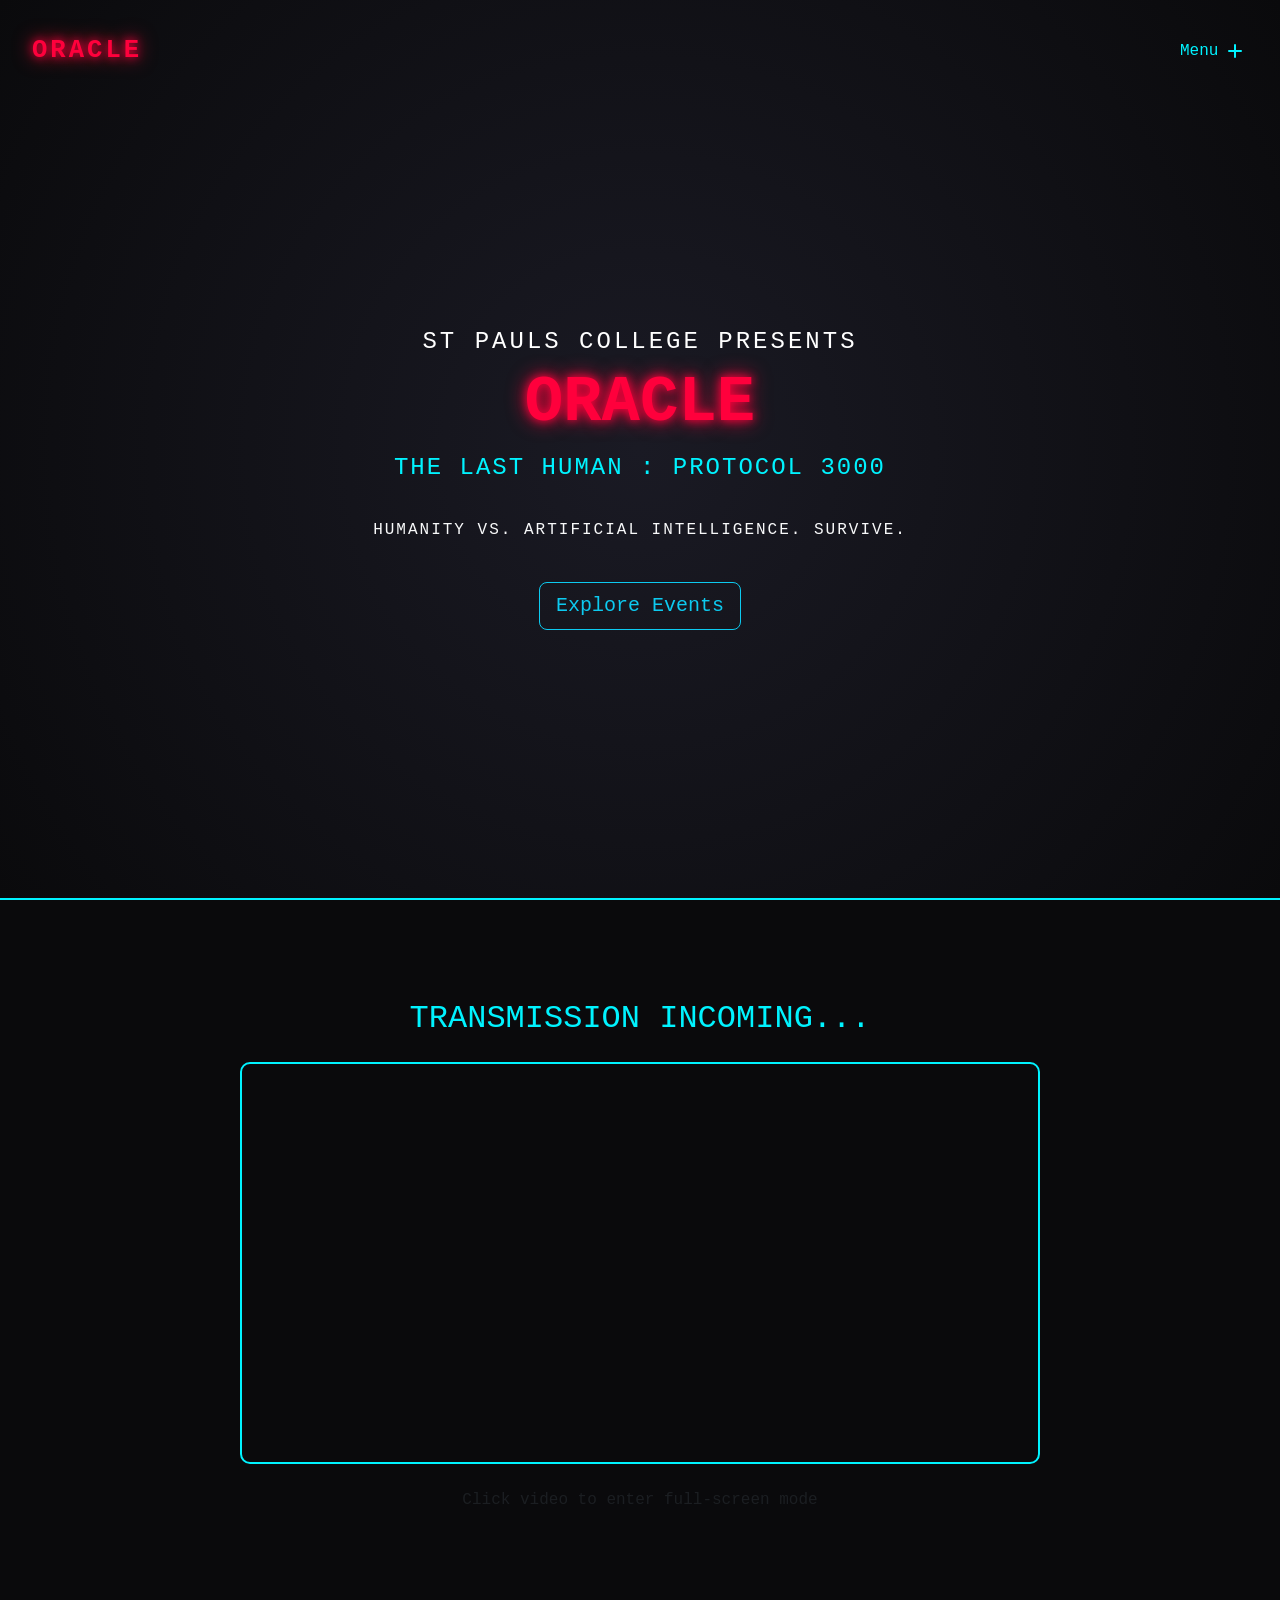
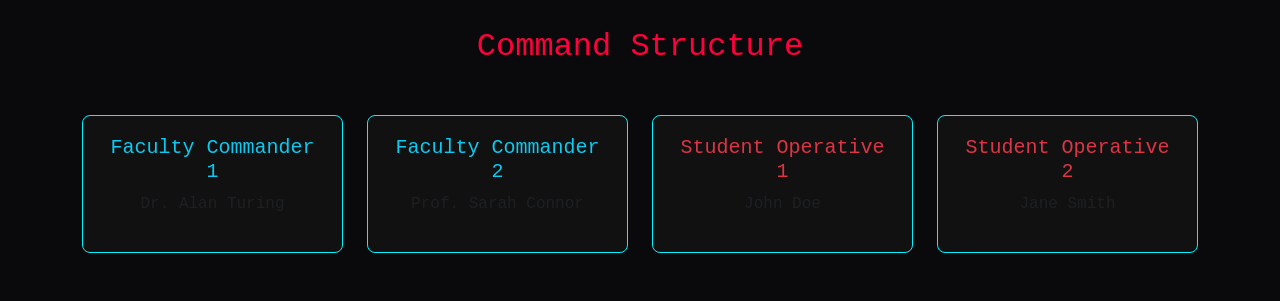
==== index.html @ 3609e06c "Initial commit" ====
<!DOCTYPE html>
<html lang="en">
<head>
    <meta charset="UTF-8">
    <meta name="viewport" content="width=device-width, initial-scale=1.0">
    <title>ORACLE | Protocol 3000</title>
    <link href="https://cdn.jsdelivr.net/npm/bootstrap@5.3.0/dist/css/bootstrap.min.css" rel="stylesheet">
    <link rel="stylesheet" href="css/style.css">
    <link rel="stylesheet" href="css/components/staggered-menu.css">
</head>
<body>
    <section class="hero">
        <h2>ST PAULS COLLEGE PRESENTS</h2>
        <h1>ORACLE</h1>
        <p>THE LAST HUMAN : PROTOCOL 3000</p>
        <p class="mt-3 text-light fs-6">HUMANITY VS. ARTIFICIAL INTELLIGENCE. SURVIVE.</p>
        <a href="pages/events.html" class="btn btn-outline-info mt-4 btn-lg">Explore Events</a>
    </section>
    <section class="video-section">
        <h2 class="text-uppercase mb-4" style="color: var(--neon-blue);">Transmission Incoming...</h2>
        <video id="promoVideo" src="https://www.w3schools.com/html/mov_bbb.mp4" muted loop autoplay></video>
        <p class="mt-3 text-muted">Click video to enter full-screen mode</p>
    </section>
    <section class="container mb-5">
        <h2 class="text-center mb-5" style="color: var(--neon-red);">Command Structure</h2>
        <div class="row g-4">
            <div class="col-md-3 col-sm-6"><div class="coordinator-card"><h5 class="text-info">Faculty Commander 1</h5><p class="text-muted">Dr. Alan Turing</p></div></div>
            <div class="col-md-3 col-sm-6"><div class="coordinator-card"><h5 class="text-info">Faculty Commander 2</h5><p class="text-muted">Prof. Sarah Connor</p></div></div>
            <div class="col-md-3 col-sm-6"><div class="coordinator-card"><h5 class="text-danger">Student Operative 1</h5><p class="text-muted">John Doe</p></div></div>
            <div class="col-md-3 col-sm-6"><div class="coordinator-card"><h5 class="text-danger">Student Operative 2</h5><p class="text-muted">Jane Smith</p></div></div>
        </div>
    </section>
    <script src="https://cdn.jsdelivr.net/npm/bootstrap@5.3.0/dist/js/bootstrap.bundle.min.js"></script>
    <script src="https://cdn.jsdelivr.net/npm/gsap@3.12.5/dist/gsap.min.js"></script>
    <script src="js/components/staggered-menu.js"></script>
    <script>
        StaggeredMenu.init({
            position: 'right',
            colors: ['#1a1a24', '#ff003c'],
            logoText: 'ORACLE',
            logoLink: 'index.html',
            menuButtonColor: '#00f3ff',
            openMenuButtonColor: '#fff',
            accentColor: '#ff003c',
            changeMenuColorOnOpen: true,
            isFixed: true,
            displaySocials: true,
            displayItemNumbering: true,
            items: [
                { label: 'Home', ariaLabel: 'Go to home page', link: 'index.html' },
                { label: 'Events', ariaLabel: 'View events', link: 'pages/events.html' },
                { label: 'Rules', ariaLabel: 'View rules and regulations', link: 'pages/rules.html' },
                { label: 'Teams', ariaLabel: 'View registered teams', link: 'pages/teams.html' },
                { label: 'Upload', ariaLabel: 'Upload audio', link: 'api/upload.php' },
                { label: 'Scores', ariaLabel: 'View live scores', link: 'pages/live_score.html' }
            ],
            socialItems: [
                { label: 'Instagram', link: 'https://instagram.com' },
                { label: 'Twitter', link: 'https://twitter.com' },
                { label: 'YouTube', link: 'https://youtube.com' }
            ]
        });

        const video = document.getElementById('promoVideo');
        video.addEventListener('click', () => {
            if (video.requestFullscreen) { video.requestFullscreen(); } 
            else if (video.webkitRequestFullscreen) { video.webkitRequestFullscreen(); } 
            else if (video.msRequestFullscreen) { video.msRequestFullscreen(); }
            video.muted = false; video.play();
        });
    </script>
</body>
</html>
---- css/style.css ----
:root {
    --neon-blue: #00f3ff;
    --neon-red: #ff003c;
    --bg-dark: #0a0a0c;
}
body {
    background-color: var(--bg-dark);
    color: white;
    font-family: 'Courier New', Courier, monospace;
    overflow-x: hidden;
}
.navbar {
    background-color: #111 !important;
    border-bottom: 1px solid var(--neon-blue);
}
.nav-link {
    color: var(--neon-blue) !important;
}
.nav-link:hover {
    color: var(--neon-red) !important;
}
.hero {
    min-height: 100vh;
    display: flex;
    flex-direction: column;
    justify-content: center;
    align-items: center;
    text-align: center;
    background: radial-gradient(circle at center, #1a1a24 0%, #0a0a0c 100%);
    border-bottom: 2px solid var(--neon-blue);
    padding-top: 60px;
}
.hero h2 {
    color: #fff;
    font-size: 1.5rem;
    letter-spacing: 3px;
}
.hero h1 {
    font-size: 4rem;
    text-transform: uppercase;
    font-weight: bold;
    color: var(--neon-red);
    text-shadow: 0 0 10px var(--neon-red), 0 0 20px var(--neon-red);
}
.hero p {
    font-size: 1.5rem;
    color: var(--neon-blue);
    letter-spacing: 2px;
}
.video-section {
    padding: 100px 20px;
    text-align: center;
}
video {
    width: 80%;
    max-width: 800px;
    border: 2px solid var(--neon-blue);
    border-radius: 10px;
    cursor: pointer;
    transition: transform 0.3s ease;
}
video:hover {
    transform: scale(1.02);
    box-shadow: 0 0 20px var(--neon-blue);
}
.coordinator-card {
    background: #111;
    border: 1px solid var(--neon-blue);
    border-radius: 8px;
    padding: 20px;
    text-align: center;
    transition: 0.3s;
}
.coordinator-card:hover {
    border-color: var(--neon-red);
    box-shadow: 0 0 15px var(--neon-red);
}
.team-scroll-container {
    display: flex;
    overflow-x: auto;
    gap: 20px;
    padding: 20px 0;
    scroll-snap-type: x mandatory;
}
.team-card {
    flex: 0 0 auto;
    width: 300px;
    background-color: #1a1a24;
    border: 1px solid var(--neon-blue);
    border-radius: 10px;
    padding: 20px;
    scroll-snap-align: start;
}
.team-scroll-container::-webkit-scrollbar {
    height: 10px;
}
.team-scroll-container::-webkit-scrollbar-track {
    background: #111; 
}
.team-scroll-container::-webkit-scrollbar-thumb {
    background: var(--neon-blue);
    border-radius: 5px;
}
.card-custom {
    background-color: #1a1a24;
    border: 1px solid var(--neon-blue);
    color: white;
}
/* Accordion Customization */
.accordion-item {
    background-color: #1a1a24;
    border: 1px solid var(--neon-blue);
    margin-bottom: 10px;
}
.accordion-button {
    background-color: #111;
    color: var(--neon-red);
    font-weight: bold;
    font-family: 'Courier New', Courier, monospace;
}
.accordion-button:not(.collapsed) {
    background-color: #1a1a24;
    color: var(--neon-blue);
    box-shadow: inset 0 -1px 0 rgba(0,0,0,.125);
}
.accordion-button::after {
    filter: invert(1);
}
.accordion-body {
    color: #e0e0e0;
}
---- css/components/staggered-menu.css ----
.staggered-menu-wrapper {
  position: relative;
  width: 100%;
  height: 100%;
  z-index: 40;
  pointer-events: none;
}

.staggered-menu-wrapper.fixed-wrapper {
  position: fixed;
  top: 0;
  left: 0;
  width: 100vw;
  height: 100vh;
  z-index: 9999;
  overflow: hidden;
}

.staggered-menu-header {
  position: absolute;
  top: 0;
  left: 0;
  width: 100%;
  display: flex;
  align-items: center;
  justify-content: space-between;
  padding: 2em;
  background: transparent;
  pointer-events: none;
  z-index: 20;
}

.staggered-menu-header > * {
  pointer-events: auto;
}

.sm-logo {
  display: flex;
  align-items: center;
  user-select: none;
}

.sm-logo-text {
  font-size: 1.6rem;
  font-weight: 900;
  color: #ff003c;
  text-decoration: none;
  letter-spacing: 3px;
  text-shadow: 0 0 10px #ff003c, 0 0 20px #ff003c;
  font-family: 'Courier New', Courier, monospace;
}

.sm-logo-text:hover {
  color: #ff003c;
}

.sm-logo-img {
  display: block;
  height: 32px;
  width: auto;
  object-fit: contain;
}

.sm-toggle {
  position: relative;
  display: inline-flex;
  align-items: center;
  gap: 0.3rem;
  background: transparent;
  border: none;
  cursor: pointer;
  color: #e9e9ef;
  font-weight: 500;
  font-size: 1rem;
  line-height: 1;
  overflow: visible;
  font-family: 'Courier New', Courier, monospace;
}

.sm-toggle:focus-visible {
  outline: 2px solid #ffffffaa;
  outline-offset: 4px;
  border-radius: 4px;
}

.sm-toggle-textWrap {
  position: relative;
  display: inline-block;
  height: 1em;
  overflow: hidden;
  white-space: nowrap;
  width: auto;
  min-width: 3em;
}

.sm-toggle-textInner {
  display: flex;
  flex-direction: column;
  line-height: 1;
}

.sm-toggle-line {
  display: block;
  height: 1em;
  line-height: 1;
}

.sm-icon {
  position: relative;
  width: 14px;
  height: 14px;
  flex: 0 0 14px;
  display: inline-flex;
  align-items: center;
  justify-content: center;
  will-change: transform;
}

.sm-panel-itemWrap {
  position: relative;
  overflow: hidden;
  line-height: 1;
}

.sm-icon-line {
  position: absolute;
  left: 50%;
  top: 50%;
  width: 100%;
  height: 2px;
  background: currentColor;
  border-radius: 2px;
  transform: translate(-50%, -50%);
  will-change: transform;
}

.staggered-menu-panel {
  position: absolute;
  top: 0;
  right: 0;
  width: clamp(260px, 38vw, 420px);
  height: 100%;
  background: white;
  backdrop-filter: blur(12px);
  -webkit-backdrop-filter: blur(12px);
  display: flex;
  flex-direction: column;
  padding: 6em 2em 2em 2em;
  overflow-y: auto;
  z-index: 10;
  pointer-events: auto;
  opacity: 0;
}

[data-position='left'] .staggered-menu-panel {
  right: auto;
  left: 0;
}

.sm-prelayers {
  position: absolute;
  top: 0;
  right: 0;
  bottom: 0;
  width: clamp(260px, 38vw, 420px);
  pointer-events: none;
  z-index: 5;
  opacity: 0;
}

[data-position='left'] .sm-prelayers {
  right: auto;
  left: 0;
}

.sm-prelayer {
  position: absolute;
  top: 0;
  right: 0;
  height: 100%;
  width: 100%;
  transform: translateX(0);
  opacity: 0;
}

.sm-panel-inner {
  flex: 1;
  display: flex;
  flex-direction: column;
  gap: 1.25rem;
}

.sm-socials {
  margin-top: auto;
  padding-top: 2rem;
  display: flex;
  flex-direction: column;
  gap: 0.75rem;
}

.sm-socials-title {
  margin: 0;
  font-size: 1rem;
  font-weight: 500;
  color: var(--sm-accent, #ff003c);
  font-family: 'Courier New', Courier, monospace;
  text-transform: uppercase;
  letter-spacing: 2px;
}

.sm-socials-list {
  list-style: none;
  margin: 0;
  padding: 0;
  display: flex;
  flex-direction: row;
  align-items: center;
  gap: 1rem;
  flex-wrap: wrap;
}

.sm-socials-list .sm-socials-link {
  opacity: 1;
}

.sm-socials-list:hover .sm-socials-link {
  opacity: 0.35;
}

.sm-socials-list:hover .sm-socials-link:hover {
  opacity: 1;
}

.sm-socials-link:focus-visible {
  outline: 2px solid var(--sm-accent, #ff003c);
  outline-offset: 3px;
}

.sm-socials-list:focus-within .sm-socials-link {
  opacity: 0.35;
}

.sm-socials-list:focus-within .sm-socials-link:focus-visible {
  opacity: 1;
}

.sm-socials-link {
  font-size: 1.2rem;
  font-weight: 500;
  color: #111;
  text-decoration: none;
  position: relative;
  padding: 2px 0;
  display: inline-block;
  transition:
    color 0.3s ease,
    opacity 0.3s ease;
  font-family: 'Courier New', Courier, monospace;
}

.sm-socials-link:hover {
  color: var(--sm-accent, #ff003c);
}

.sm-panel-list {
  list-style: none;
  margin: 0;
  padding: 0;
  display: flex;
  flex-direction: column;
  gap: 0.5rem;
}

.sm-panel-item {
  position: relative;
  color: #000;
  font-weight: 600;
  font-size: 3.5rem;
  cursor: pointer;
  line-height: 1;
  letter-spacing: -2px;
  text-transform: uppercase;
  transition:
    background 0.25s,
    color 0.25s;
  display: inline-block;
  text-decoration: none;
  padding-right: 1.4em;
  font-family: 'Courier New', Courier, monospace;
}

.staggered-menu-panel .sm-socials-list .sm-socials-link {
  opacity: 1;
  transition: opacity 0.3s ease;
}

.staggered-menu-panel .sm-socials-list:hover .sm-socials-link:not(:hover) {
  opacity: 0.35;
}

.staggered-menu-panel .sm-socials-list:focus-within .sm-socials-link:not(:focus-visible) {
  opacity: 0.35;
}

.staggered-menu-panel .sm-socials-list .sm-socials-link:hover,
.staggered-menu-panel .sm-socials-list .sm-socials-link:focus-visible {
  opacity: 1;
}

.sm-panel-itemLabel {
  display: inline-block;
  will-change: transform;
  transform-origin: 50% 100%;
}

.sm-panel-item:hover {
  color: var(--sm-accent, #ff003c);
}

.sm-panel-list[data-numbering] {
  counter-reset: smItem;
}

.sm-panel-list[data-numbering] .sm-panel-item::after {
  counter-increment: smItem;
  content: counter(smItem, decimal-leading-zero);
  position: absolute;
  top: 0.1em;
  right: 2.8em;
  font-size: 18px;
  font-weight: 400;
  color: var(--sm-accent, #ff003c);
  letter-spacing: 0;
  pointer-events: none;
  user-select: none;
  opacity: var(--sm-num-opacity, 0);
}

@media (max-width: 1024px) {
  .staggered-menu-panel {
    width: 100%;
    left: 0;
    right: 0;
  }

  .staggered-menu-wrapper[data-open] .sm-logo-text {
    color: #fff;
    text-shadow: none;
  }
}

@media (max-width: 640px) {
  .staggered-menu-panel {
    width: 100%;
    left: 0;
    right: 0;
  }

  .sm-panel-item {
    font-size: 2.5rem;
  }

  .staggered-menu-wrapper[data-open] .sm-logo-text {
    color: #fff;
    text-shadow: none;
  }
}
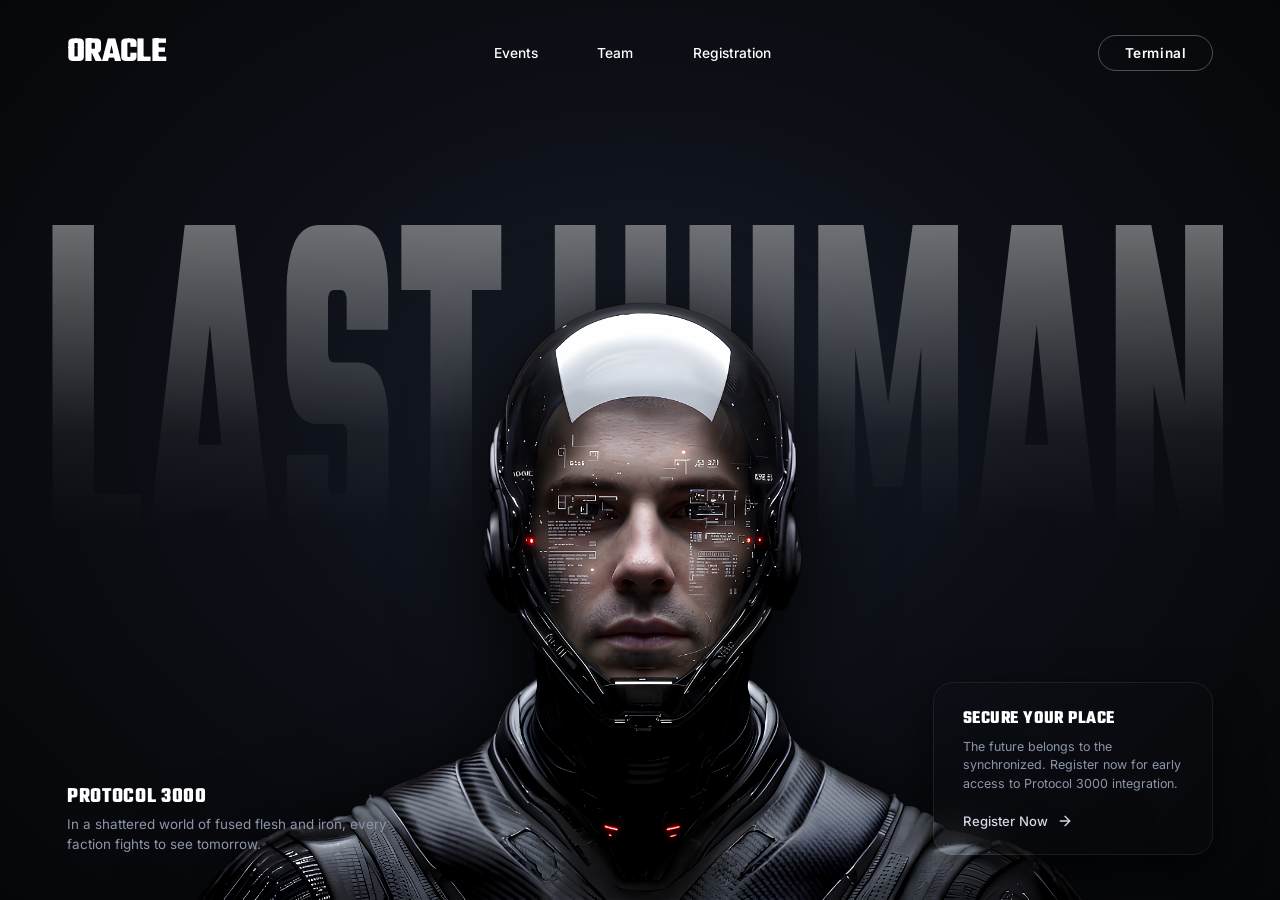
==== commit 8500c7c9: "Refactor frontend layout and add registration page - Add new registration page and styles - Update m" ====
--- a/index.html
+++ b/index.html
@@ -1,73 +1,109 @@
 <!DOCTYPE html>
 <html lang="en">
+
 <head>
-    <meta charset="UTF-8">
-    <meta name="viewport" content="width=device-width, initial-scale=1.0">
-    <title>ORACLE | Protocol 3000</title>
-    <link href="https://cdn.jsdelivr.net/npm/bootstrap@5.3.0/dist/css/bootstrap.min.css" rel="stylesheet">
-    <link rel="stylesheet" href="css/style.css">
-    <link rel="stylesheet" href="css/components/staggered-menu.css">
+  <meta charset="UTF-8">
+  <meta name="viewport" content="width=device-width, initial-scale=1.0">
+  <title>The Oracle — Last Human</title>
+  <meta name="description"
+    content="Sector 00 Classified Specimen Archive. Protocol 3000 neural interface and cybernetic preservation of the Last Human.">
+
+  <!-- Google Fonts: Caveat, Inter, Space Mono -->
+  <link rel="preconnect" href="https://fonts.googleapis.com">
+  <link rel="preconnect" href="https://fonts.gstatic.com" crossorigin>
+  <link
+    href="https://fonts.googleapis.com/css2?family=Caveat:wght@600;700&family=Inter:wght@400;500;600;700&family=Space+Mono:wght@400;700&family=Teko:wght@700&display=swap"
+    rel="stylesheet">
+
+  <!-- Core Stylesheet with Neue Machina Ultrabold font-face -->
+  <link rel="stylesheet" href="css/style.css?v=12">
 </head>
+
 <body>
-    <section class="hero">
-        <h2>ST PAULS COLLEGE PRESENTS</h2>
-        <h1>ORACLE</h1>
-        <p>THE LAST HUMAN : PROTOCOL 3000</p>
-        <p class="mt-3 text-light fs-6">HUMANITY VS. ARTIFICIAL INTELLIGENCE. SURVIVE.</p>
-        <a href="pages/events.html" class="btn btn-outline-info mt-4 btn-lg">Explore Events</a>
-    </section>
-    <section class="video-section">
-        <h2 class="text-uppercase mb-4" style="color: var(--neon-blue);">Transmission Incoming...</h2>
-        <video id="promoVideo" src="https://www.w3schools.com/html/mov_bbb.mp4" muted loop autoplay></video>
-        <p class="mt-3 text-muted">Click video to enter full-screen mode</p>
-    </section>
-    <section class="container mb-5">
-        <h2 class="text-center mb-5" style="color: var(--neon-red);">Command Structure</h2>
-        <div class="row g-4">
-            <div class="col-md-3 col-sm-6"><div class="coordinator-card"><h5 class="text-info">Faculty Commander 1</h5><p class="text-muted">Dr. Alan Turing</p></div></div>
-            <div class="col-md-3 col-sm-6"><div class="coordinator-card"><h5 class="text-info">Faculty Commander 2</h5><p class="text-muted">Prof. Sarah Connor</p></div></div>
-            <div class="col-md-3 col-sm-6"><div class="coordinator-card"><h5 class="text-danger">Student Operative 1</h5><p class="text-muted">John Doe</p></div></div>
-            <div class="col-md-3 col-sm-6"><div class="coordinator-card"><h5 class="text-danger">Student Operative 2</h5><p class="text-muted">Jane Smith</p></div></div>
-        </div>
-    </section>
-    <script src="https://cdn.jsdelivr.net/npm/bootstrap@5.3.0/dist/js/bootstrap.bundle.min.js"></script>
-    <script src="https://cdn.jsdelivr.net/npm/gsap@3.12.5/dist/gsap.min.js"></script>
-    <script src="js/components/staggered-menu.js"></script>
-    <script>
-        StaggeredMenu.init({
-            position: 'right',
-            colors: ['#1a1a24', '#ff003c'],
-            logoText: 'ORACLE',
-            logoLink: 'index.html',
-            menuButtonColor: '#00f3ff',
-            openMenuButtonColor: '#fff',
-            accentColor: '#ff003c',
-            changeMenuColorOnOpen: true,
-            isFixed: true,
-            displaySocials: true,
-            displayItemNumbering: true,
-            items: [
-                { label: 'Home', ariaLabel: 'Go to home page', link: 'index.html' },
-                { label: 'Events', ariaLabel: 'View events', link: 'pages/events.html' },
-                { label: 'Rules', ariaLabel: 'View rules and regulations', link: 'pages/rules.html' },
-                { label: 'Teams', ariaLabel: 'View registered teams', link: 'pages/teams.html' },
-                { label: 'Upload', ariaLabel: 'Upload audio', link: 'api/upload.php' },
-                { label: 'Scores', ariaLabel: 'View live scores', link: 'pages/live_score.html' }
-            ],
-            socialItems: [
-                { label: 'Instagram', link: 'https://instagram.com' },
-                { label: 'Twitter', link: 'https://twitter.com' },
-                { label: 'YouTube', link: 'https://youtube.com' }
-            ]
-        });
+  <svg width="0" height="0" style="position: absolute;">
+    <filter id="goo">
+      <feGaussianBlur in="SourceGraphic" stdDeviation="6" result="blur" />
+      <feColorMatrix in="blur" mode="matrix" values="1 0 0 0 0  0 1 0 0 0  0 0 1 0 0  0 0 0 19 -9" result="goo" />
+    </filter>
+  </svg>
 
-        const video = document.getElementById('promoVideo');
-        video.addEventListener('click', () => {
-            if (video.requestFullscreen) { video.requestFullscreen(); } 
-            else if (video.webkitRequestFullscreen) { video.webkitRequestFullscreen(); } 
-            else if (video.msRequestFullscreen) { video.msRequestFullscreen(); }
-            video.muted = false; video.play();
-        });
-    </script>
+  <!-- Click Spark Canvas (React Bits Port) -->
+  <canvas id="clickSparkCanvas" style="position: fixed; top: 0; left: 0; width: 100vw; height: 100vh; pointer-events: none; z-index: 9999;"></canvas>
+
+
+  <div class="page-container">
+
+    <!-- Top Navigation (Matching Reference Header Layout) -->
+    <header class="top-nav-bar">
+      <div class="brand-logo">
+        <span class="logo-text">ORACLE</span>
+      </div>
+
+      <div class="gooey-nav-container" id="gooeyNav">
+        <nav class="nav-menu">
+          <ul>
+            <li><a href="#events" class="nav-item">Events</a></li>
+            <li><a href="#team" class="nav-item">Team</a></li>
+            <li><a href="registration.html" class="nav-item">Registration</a></li>
+          </ul>
+        </nav>
+        <span class="effect filter"></span>
+        <span class="effect text"></span>
+      </div>
+
+      <div class="header-action">
+        <button class="pill-btn primary" id="btnTerminal" title="Access Specimen Terminal">Terminal</button>
+      </div>
+    </header>
+
+    <!-- Main Hero Stage -->
+    <main class="hero-stage">
+
+      <!-- 1. BIG BACKGROUND TITLE (BEHIND THE MAN) -->
+      <!-- Font: Neue Machina Ultrabold -->
+      <div class="bg-title-wrapper" aria-hidden="true">
+        <span class="bg-title-word word-last">LAST</span>
+        <span class="bg-title-word word-human">HUMAN</span>
+      </div>
+      <div class="subject-wrapper" id="subjectWrapper">
+        <img src="assets/subject_cutout.png?v=4k" alt="The Last Human Specimen — 4K Ultra-Resolution"
+          class="subject-img" id="subjectImg">
+      </div>
+
+
+
+      <!-- 4. BOTTOM-LEFT INFORMATION BLOCK -->
+      <div class="bottom-left-block">
+        <h3 class="block-title">PROTOCOL 3000</h3>
+        <p class="block-desc">
+          In a shattered world of fused flesh and iron, every faction fights to see tomorrow.
+        </p>
+      </div>
+
+      <!-- 5. BOTTOM-RIGHT GLASS CARD -->
+      <div class="bottom-right-card" id="registrationCard">
+        <h4 class="card-badge">SECURE YOUR PLACE</h4>
+        <p class="card-text">
+          The future belongs to the synchronized. Register now for early access to Protocol 3000 integration.
+        </p>
+        <a href="registration.html" class="card-action-link" style="text-decoration: none;">
+          <span>Register Now</span>
+          <svg class="card-icon" viewBox="0 0 24 24" width="16" height="16" fill="none" stroke="currentColor"
+            stroke-width="2" stroke-linecap="round" stroke-linejoin="round">
+            <line x1="5" y1="12" x2="19" y2="12"></line>
+            <polyline points="12 5 19 12 12 19"></polyline>
+          </svg>
+        </a>
+      </div>
+
+    </main>
+
+  </div>
+
+  <!-- Interactive Dossier Modal Drawer -->
+
+
+  <script src="js/app.js"></script>
 </body>
+
 </html>
--- a/css/style.css
+++ b/css/style.css
@@ -1,132 +1,941 @@
+/* ==========================================================================
+   THE ORACLE // LAST HUMAN — SYNTH ERA EDITORIAL ARCHITECTURE
+   Font: Neue Machina Ultrabold
+   ========================================================================== */
+
+@font-face {
+  font-family: 'Neue Machina';
+  src: url('../assets/fonts/NeueMachina-Ultrabold.otf') format('opentype');
+  font-weight: 800 900;
+  font-style: normal;
+  font-display: swap;
+}
 
 :root {
-    --neon-blue: #00f3ff;
-    --neon-red: #ff003c;
-    --bg-dark: #0a0a0c;
-}
-body {
-    background-color: var(--bg-dark);
-    color: white;
-    font-family: 'Courier New', Courier, monospace;
-    overflow-x: hidden;
-}
-.navbar {
-    background-color: #111 !important;
-    border-bottom: 1px solid var(--neon-blue);
-}
-.nav-link {
-    color: var(--neon-blue) !important;
-}
-.nav-link:hover {
-    color: var(--neon-red) !important;
-}
-.hero {
-    min-height: 100vh;
+  --bg-primary: #07080a;
+  --bg-spotlight: #161a24;
+  --blue-neon: #1e3a8a;
+  --blue-glow: rgba(30, 58, 138, 0.45);
+  --text-white: #ffffff;
+  --text-muted: #8c96a8;
+  --card-bg: rgba(20, 24, 34, 0.75);
+  --card-border: rgba(255, 255, 255, 0.08);
+  --font-hero: 'Teko', sans-serif;
+  --font-script: 'Caveat', cursive;
+  --font-body: 'Inter', sans-serif;
+  --font-mono: 'Space Mono', monospace;
+}
+
+* {
+  box-sizing: border-box;
+  margin: 0;
+  padding: 0;
+  -webkit-tap-highlight-color: transparent;
+}
+
+html, body {
+  width: 100vw;
+  height: 100vh;
+  max-width: 100vw;
+  max-height: 100vh;
+  overflow: hidden;
+  background-color: var(--bg-primary);
+  font-family: var(--font-body);
+  color: var(--text-white);
+  -webkit-font-smoothing: antialiased;
+  -moz-osx-font-smoothing: grayscale;
+  cursor: default;
+  user-select: none;
+}
+
+/* ==========================================================================
+   Atmospheric Film Grain Overlay
+   ========================================================================== */
+.film-grain {
+  position: fixed;
+  inset: 0;
+  width: 100%;
+  height: 100%;
+  pointer-events: none;
+  z-index: 90;
+  opacity: 0.12;
+  background-image: url("data:image/svg+xml,%3Csvg viewBox='0 0 200 200' xmlns='http://www.w3.org/2000/svg'%3E%3Cfilter id='n'%3E%3CfeTurbulence type='fractalNoise' baseFrequency='0.85' numOctaves='3' stitchTiles='stitch'/%3E%3C/filter%3E%3Crect width='100%25' height='100%25' filter='url(%23n)'/%3E%3C/svg%3E");
+}
+
+
+
+/* ==========================================================================
+   Main Page Layout
+   ========================================================================== */
+@keyframes pageReveal {
+  0% {
+    opacity: 0;
+    filter: blur(8px);
+    transform: scale(0.98) translateY(5px);
+  }
+  100% {
+    opacity: 1;
+    filter: blur(0);
+    transform: scale(1) translateY(0);
+  }
+}
+
+.page-container {
+  position: relative;
+  width: 100vw;
+  height: 100vh;
+  display: flex;
+  flex-direction: column;
+  justify-content: space-between;
+  background: radial-gradient(ellipse at 50% 45%, #181d28 0%, #0c0f16 45%, #050608 100%);
+  isolation: isolate;
+  overflow: hidden;
+}
+
+/* ==========================================================================
+   Top Navigation Bar (Synth Era Style)
+   ========================================================================== */
+.top-nav-bar {
+  position: relative;
+  z-index: 60;
+  display: flex;
+  justify-content: space-between;
+  align-items: center;
+  padding: 2.2rem 4.2rem;
+}
+
+.brand-logo {
+  display: flex;
+  align-items: center;
+  gap: 0.6rem;
+  cursor: pointer;
+}
+
+.logo-symbol {
+  font-family: var(--font-hero);
+  font-weight: 900;
+  color: var(--blue-neon);
+  font-size: 1.1rem;
+  letter-spacing: -1px;
+}
+
+.logo-text {
+  font-family: var(--font-hero);
+  font-size: 2.2rem;
+  font-weight: 800;
+  letter-spacing: -0.02em;
+  text-transform: uppercase;
+  color: #ffffff;
+  line-height: 1;
+}
+
+.nav-menu {
+  display: flex;
+  align-items: center;
+  gap: 3rem;
+}
+
+.nav-item {
+  font-family: var(--font-body);
+  font-size: 0.86rem;
+  font-weight: 500;
+  color: var(--text-muted);
+  text-decoration: none;
+  transition: color 0.25s ease;
+  position: relative;
+}
+
+.nav-item:hover {
+  color: #ffffff;
+}
+
+.pill-btn {
+  background: transparent;
+  border: 1px solid rgba(255, 255, 255, 0.28);
+  color: #ffffff;
+  padding: 0.55rem 1.6rem;
+  border-radius: 40px;
+  font-family: var(--font-body);
+  font-size: 0.85rem;
+  font-weight: 600;
+  letter-spacing: 0.04em;
+  cursor: pointer;
+  transition: all 0.25s ease;
+}
+
+.pill-btn:hover {
+  background: #ffffff;
+  color: #000000;
+  border-color: #ffffff;
+  box-shadow: 0 0 20px rgba(255, 255, 255, 0.35);
+  transform: translateY(-1px);
+}
+
+/* ==========================================================================
+   Main Hero Stage
+   ========================================================================== */
+.hero-stage {
+  position: relative;
+  flex: 1;
+  width: 100%;
+  height: 100%;
+  display: flex;
+  align-items: center;
+  justify-content: center;
+  overflow: hidden;
+  animation: pageReveal 1.6s cubic-bezier(0.22, 1, 0.36, 1) both;
+}
+
+/* ==========================================================================
+   1. BIG BACKGROUND TITLE (BEHIND THE MAN)
+   - Font: Neue Machina Ultrabold
+   - Symmetrically anchored on either side of the helmet with equal clearance
+   - CSS Grid ensures exact equidistant placement from the central vertical axis
+   ========================================================================== */
+.bg-title-wrapper {
+  position: absolute;
+  top: 15%;
+  left: 0;
+  transform: scaleY(2.2); /* Reduced stretch slightly since font is getting much wider */
+  transform-origin: top center;
+  width: 100vw;
+  display: flex;
+  justify-content: center;
+  gap: 3vw;
+  padding: 0;
+  align-items: flex-start;
+  z-index: 1;
+  pointer-events: none;
+  user-select: none;
+}
+
+.bg-title-word {
+  font-family: var(--font-hero);
+  font-weight: 900;
+  font-size: clamp(8.5rem, 18.5vw, 22rem); /* Increased size to push towards edges */
+  line-height: 0.8;
+  letter-spacing: 0.02em;
+  text-transform: uppercase;
+  
+  /* Solid grey fading to transparent at the bottom */
+  background: linear-gradient(180deg, rgba(255, 255, 255, 0.40) 0%, rgba(255, 255, 255, 0.05) 50%, rgba(255, 255, 255, 0) 75%);
+  -webkit-background-clip: text;
+  color: transparent;
+  -webkit-text-stroke: 0;
+  text-shadow: none;
+  filter: none;
+  
+  display: inline-block;
+  white-space: nowrap;
+  animation: trackingIn 1.2s cubic-bezier(0.16, 1, 0.3, 1) both;
+}
+
+.bg-title-word.word-last {
+  text-align: left;
+}
+
+.bg-title-word.word-human {
+  text-align: right;
+}
+
+
+/* ==========================================================================
+   2. FOREGROUND SUBJECT (THE MAN)
+   - Sits physically in front of the big background title
+   ========================================================================== */
+.subject-wrapper {
+  position: absolute;
+  bottom: 0;
+  left: 50%;
+  transform: translateX(-50%);
+  z-index: 5;
+  display: flex;
+  align-items: flex-end;
+  justify-content: center;
+  height: 82vh;
+  max-height: 840px;
+  pointer-events: auto;
+  cursor: pointer;
+}
+
+.subject-img {
+  height: 100%;
+  width: auto;
+  max-width: 95vw;
+  object-fit: contain;
+  object-position: center bottom;
+  filter: contrast(108%) brightness(102%) drop-shadow(0 20px 45px rgba(0, 0, 0, 0.95));
+  image-rendering: -webkit-optimize-contrast;
+  image-rendering: crisp-edges;
+  animation: scaleReveal 1.3s cubic-bezier(0.16, 1, 0.3, 1) both;
+  user-select: none;
+  -webkit-user-drag: none;
+  transition: transform 0.35s cubic-bezier(0.16, 1, 0.3, 1);
+}
+
+.subject-wrapper:hover .subject-img {
+  transform: scale(1.015);
+}
+
+/* ==========================================================================
+   3. OVERLAPPING SCRIPT TYPOGRAPHY
+   - Like 'MODERN ARMOR / Created for you.' in reference image
+   - Runs across chest/torso, with head/face cleanly visible above
+   ========================================================================== */
+.script-overlay-group {
+  position: absolute;
+  top: 54%;
+  left: 50%;
+  transform: translate(-50%, -50%);
+  width: 88vw;
+  max-width: 1420px;
+  z-index: 10;
+  display: flex;
+  flex-direction: column;
+  align-items: flex-start;
+  pointer-events: none;
+  user-select: none;
+}
+
+.script-headline {
+  font-family: var(--font-script);
+  width: 100%;
+  display: flex;
+  justify-content: space-between;
+  align-items: center;
+  margin: 0;
+  padding: 0;
+}
+
+.script-word {
+  font-family: var(--font-script);
+  font-size: clamp(3.2rem, 7.8vw, 7.8rem);
+  font-weight: 700;
+  color: var(--blue-neon);
+  text-shadow: 0 0 25px var(--blue-glow), 0 0 50px var(--blue-glow);
+  line-height: 1;
+  letter-spacing: 0.02em;
+  display: inline-block;
+  white-space: nowrap;
+}
+
+.script-headline .script-word:first-child {
+  transform: rotate(-3deg);
+}
+
+.script-headline .script-word:last-child {
+  transform: rotate(2deg);
+}
+
+.script-subline {
+  font-family: var(--font-script);
+  font-size: clamp(1.6rem, 2.8vw, 2.8rem);
+  font-weight: 600;
+  color: #ffffff;
+  margin-top: -0.8rem;
+  margin-left: 1.5vw;
+  transform: rotate(-2deg);
+  text-shadow: 0 0 15px rgba(0, 0, 0, 0.9);
+}
+
+/* ==========================================================================
+   4. BOTTOM-LEFT INFORMATION BLOCK
+   - Like 'LIMITED PRE-ORDERS' in reference image
+   ========================================================================== */
+.bottom-left-block {
+  position: absolute;
+  bottom: 2.8rem;
+  left: 4.2rem;
+  max-width: 320px;
+  z-index: 20;
+  animation: fadeInUp 1s cubic-bezier(0.16, 1, 0.3, 1) both 0.2s;
+}
+
+.block-title {
+  font-family: var(--font-hero);
+  font-weight: 900;
+  font-size: 1.35rem;
+  letter-spacing: 0.03em;
+  color: #ffffff;
+  margin-bottom: 0.4rem;
+  text-transform: uppercase;
+  line-height: 1;
+}
+
+.block-desc {
+  font-family: var(--font-body);
+  font-size: 0.84rem;
+  line-height: 1.55;
+  color: var(--text-muted);
+}
+
+/* ==========================================================================
+   5. BOTTOM-RIGHT GLASS CARD
+   - Like 'THIS MONTH'S EXCLUSIVE' in reference image
+   ========================================================================== */
+.bottom-right-card {
+  position: absolute;
+  bottom: 2.8rem;
+  right: 4.2rem;
+  width: 280px;
+  background: transparent;
+  backdrop-filter: blur(24px);
+  -webkit-backdrop-filter: blur(24px);
+  border: 1px solid var(--card-border);
+  border-radius: 20px;
+  padding: 1.6rem 1.8rem;
+  box-shadow: 0 20px 45px rgba(0, 0, 0, 0.7);
+  z-index: 20;
+  transition: transform 0.3s cubic-bezier(0.16, 1, 0.3, 1), border-color 0.25s ease;
+  animation: fadeInUp 1s cubic-bezier(0.16, 1, 0.3, 1) both 0.3s;
+}
+
+.bottom-right-card:hover {
+  transform: translateY(-4px);
+  border-color: rgba(30, 58, 138, 0.35);
+}
+
+.card-badge {
+  font-family: var(--font-hero);
+  font-weight: 900;
+  font-size: 1.15rem;
+  letter-spacing: 0.03em;
+  color: #ffffff;
+  line-height: 1.1;
+  margin-bottom: 0.55rem;
+  text-transform: uppercase;
+}
+
+.card-text {
+  font-family: var(--font-body);
+  font-size: 0.78rem;
+  line-height: 1.48;
+  color: var(--text-muted);
+  margin-bottom: 1.2rem;
+}
+
+.card-action-link {
+  display: flex;
+  align-items: center;
+  gap: 0.6rem;
+  background: transparent;
+  border: none;
+  color: #d1d8e6;
+  font-family: var(--font-body);
+  font-size: 0.82rem;
+  font-weight: 500;
+  cursor: pointer;
+  padding: 0;
+  transition: color 0.2s ease, gap 0.25s ease;
+}
+
+.card-action-link:hover {
+  color: var(--blue-neon);
+  gap: 0.85rem;
+}
+
+.card-icon {
+  stroke: currentColor;
+  transition: transform 0.25s ease;
+}
+
+.card-action-link:hover .card-icon {
+  transform: translateX(4px) scale(1.05);
+}
+
+
+
+/* ==========================================================================
+   Keyframes
+   ========================================================================== */
+@keyframes fadeInDown {
+  0% { opacity: 0; transform: translateY(-16px); }
+  100% { opacity: 1; transform: translateY(0); }
+}
+
+@keyframes fadeInUp {
+  0% { opacity: 0; transform: translateY(16px); }
+  100% { opacity: 1; transform: translateY(0); }
+}
+
+@keyframes trackingIn {
+  0% { opacity: 0; transform: scale(0.96); }
+  100% { opacity: 1; transform: scale(1); }
+}
+
+@keyframes scaleReveal {
+  0% { opacity: 0; transform: scale(1.03); }
+  100% { opacity: 1; transform: scale(1); }
+}
+
+/* ==========================================================================
+   Responsive Architecture
+   ========================================================================== */
+
+/* Disable custom cursor on touch / coarse devices */
+@media (hover: none), (pointer: coarse) {
+  .custom-cursor,
+  .custom-cursor-dot {
+    display: none !important;
+  }
+  body, html {
+    cursor: auto !important;
+  }
+}
+
+/* Laptops & Landscape Tablets (<= 1100px) */
+@media (max-width: 1100px) {
+  .top-nav-bar { padding: 1.8rem 2.4rem; }
+  .nav-menu { gap: 1.8rem; }
+  .bg-title-wrapper {
+    column-gap: clamp(280px, 25vw, 340px);
+  }
+  .bg-title-word {
+    font-size: clamp(3.4rem, 7vw, 6.2rem);
+  }
+  .bottom-left-block { left: 2.4rem; bottom: 2rem; }
+  .bottom-right-card { right: 2.4rem; bottom: 2rem; }
+  .subject-wrapper { height: 78vh; }
+}
+
+/* Medium Tablets & Foldables (<= 860px) */
+@media (max-width: 860px) {
+  .top-nav-bar { padding: 1.4rem 1.8rem; }
+  .bg-title-wrapper {
+    column-gap: clamp(240px, 28vw, 300px);
+  }
+  .bg-title-word {
+    font-size: clamp(3rem, 6.8vw, 5rem);
+  }
+  .script-overlay-group {
+    top: 50%;
+  }
+  .script-word {
+    font-size: clamp(2.8rem, 8vw, 5rem);
+  }
+  .subject-wrapper {
+    height: 72vh;
+  }
+}
+
+/* ==========================================================================
+   Mobile Smartphones (<= 768px, e.g. iPhone 13/14/15/16, Android)
+   ========================================================================== */
+@media (max-width: 768px) {
+  .page-container {
+    height: 100vh;
+    height: 100dvh;
+    overflow: hidden;
+  }
+
+  .top-nav-bar {
+    padding: 1.2rem 1.4rem;
+    z-index: 60;
+    flex-wrap: wrap;
+  }
+
+  .logo-text {
+    font-size: 1.1rem;
+    letter-spacing: 0.05em;
+  }
+
+  .brand-logo {
+    order: 1;
+  }
+
+  .header-action {
+    order: 2;
+    margin-left: auto;
+  }
+
+  .gooey-nav-container {
+    order: 3;
+    width: 100%;
+    display: flex;
+    justify-content: center;
+    margin-top: 1rem;
+  }
+
+  .gooey-nav-container nav ul {
+    gap: 0.5rem;
+    padding: 0;
+  }
+
+  .gooey-nav-container nav ul li a {
+    padding: 0.4em 0.6em;
+    font-size: 0.8rem;
+  }
+
+  .gooey-nav-container .effect.text {
+    font-size: 0.8rem;
+  }
+
+  .pill-btn {
+    padding: 0.48rem 1.25rem;
+    font-size: 0.8rem;
+  }
+
+  /* 1. Background Title: Stacked Elegantly Behind Operative Helmet */
+  .bg-title-wrapper {
+    top: 9%;
+    left: 50%;
+    transform: translateX(-50%);
+    width: 100%;
     display: flex;
     flex-direction: column;
+    align-items: center;
     justify-content: center;
+    gap: 0;
+    z-index: 1;
+    pointer-events: none;
+  }
+
+  .bg-title-word {
+    font-family: var(--font-hero);
+    font-weight: 900;
+    font-size: clamp(4.4rem, 19vw, 6rem);
+    line-height: 0.82;
+    letter-spacing: -0.02em;
+    text-align: center;
+    color: rgba(255, 255, 255, 0.16);
+    display: block;
+    width: 100%;
+  }
+
+  .bg-title-word.word-last {
+    justify-self: center;
+    text-align: center;
+  }
+
+  .bg-title-word.word-human {
+    justify-self: center;
+    text-align: center;
+  }
+
+  /* 2. Foreground Subject: Scaled & Centered with High Visual Presence */
+  .subject-wrapper {
+    position: absolute;
+    bottom: 0;
+    left: 50%;
+    transform: translateX(-50%);
+    height: 74vh;
+    height: 74dvh;
+    max-height: 640px;
+    z-index: 5;
+    pointer-events: none;
+    display: flex;
+    align-items: flex-end;
+    justify-content: center;
+  }
+
+  .subject-img {
+    height: 100%;
+    width: auto;
+    max-width: none;
+    object-fit: contain;
+    object-position: center bottom;
+    filter: contrast(108%) brightness(102%) drop-shadow(0 15px 35px rgba(0, 0, 0, 0.95));
+  }
+
+  /* 3. Script Typography: Balanced Across Armor Collar/Torso */
+  .script-overlay-group {
+    top: auto;
+    bottom: 9.4rem;
+    left: 0;
+    right: 0;
+    margin-left: auto;
+    margin-right: auto;
+    transform: none;
+    width: calc(100vw - 2.4rem);
+    max-width: 360px;
+    z-index: 10;
     align-items: center;
     text-align: center;
-    background: radial-gradient(circle at center, #1a1a24 0%, #0a0a0c 100%);
-    border-bottom: 2px solid var(--neon-blue);
-    padding-top: 60px;
-}
-.hero h2 {
-    color: #fff;
-    font-size: 1.5rem;
-    letter-spacing: 3px;
-}
-.hero h1 {
-    font-size: 4rem;
-    text-transform: uppercase;
-    font-weight: bold;
-    color: var(--neon-red);
-    text-shadow: 0 0 10px var(--neon-red), 0 0 20px var(--neon-red);
-}
-.hero p {
-    font-size: 1.5rem;
-    color: var(--neon-blue);
-    letter-spacing: 2px;
-}
-.video-section {
-    padding: 100px 20px;
+  }
+
+  .script-headline {
+    width: 100%;
+    display: flex;
+    justify-content: space-between;
+    align-items: center;
+  }
+
+  .script-word {
+    font-size: clamp(2rem, 9.5vw, 2.8rem);
+    line-height: 1;
+    text-shadow: 0 0 20px var(--blue-glow);
+  }
+
+  .script-subline {
+    font-size: clamp(1.1rem, 4.5vw, 1.35rem);
+    margin-top: -0.1rem;
+    margin-left: 0;
     text-align: center;
-}
-video {
-    width: 80%;
-    max-width: 800px;
-    border: 2px solid var(--neon-blue);
-    border-radius: 10px;
+    align-self: center;
+    width: 100%;
+  }
+
+  /* 4. Bottom Left Block: Information accessible in drawer */
+  .bottom-left-block {
+    display: none;
+  }
+
+  /* 5. Bottom Right Card: Perfectly Centered Sleek Floating Glass Pill */
+  .bottom-right-card {
+    position: absolute;
+    bottom: 1.2rem;
+    left: 0;
+    right: 0;
+    margin-left: auto;
+    margin-right: auto;
+    transform: none;
+    animation: none;
+    width: calc(100vw - 2.4rem);
+    max-width: 360px;
+    padding: 0.95rem 1.25rem;
+    border-radius: 16px;
+    background: transparent;
+    backdrop-filter: blur(28px);
+    -webkit-backdrop-filter: blur(28px);
+    border: 1px solid rgba(255, 255, 255, 0.12);
+    box-shadow: 0 15px 35px rgba(0, 0, 0, 0.75), 0 0 25px rgba(30, 58, 138, 0.12);
+    z-index: 25;
+    pointer-events: auto;
     cursor: pointer;
-    transition: transform 0.3s ease;
-}
-video:hover {
-    transform: scale(1.02);
-    box-shadow: 0 0 20px var(--neon-blue);
-}
-.coordinator-card {
-    background: #111;
-    border: 1px solid var(--neon-blue);
-    border-radius: 8px;
-    padding: 20px;
-    text-align: center;
-    transition: 0.3s;
-}
-.coordinator-card:hover {
-    border-color: var(--neon-red);
-    box-shadow: 0 0 15px var(--neon-red);
-}
-.team-scroll-container {
+    transition: transform 0.2s ease, background 0.2s ease, border-color 0.2s ease;
+  }
+
+  .bottom-right-card:active {
+    transform: scale(0.98);
+    border-color: rgba(30, 58, 138, 0.4);
+  }
+
+  .card-badge {
+    font-size: 0.95rem;
+    margin-bottom: 0.25rem;
     display: flex;
-    overflow-x: auto;
-    gap: 20px;
-    padding: 20px 0;
-    scroll-snap-type: x mandatory;
-}
-.team-card {
-    flex: 0 0 auto;
-    width: 300px;
-    background-color: #1a1a24;
-    border: 1px solid var(--neon-blue);
-    border-radius: 10px;
-    padding: 20px;
-    scroll-snap-align: start;
-}
-.team-scroll-container::-webkit-scrollbar {
-    height: 10px;
-}
-.team-scroll-container::-webkit-scrollbar-track {
-    background: #111; 
-}
-.team-scroll-container::-webkit-scrollbar-thumb {
-    background: var(--neon-blue);
-    border-radius: 5px;
-}
-.card-custom {
-    background-color: #1a1a24;
-    border: 1px solid var(--neon-blue);
-    color: white;
-}
-/* Accordion Customization */
-.accordion-item {
-    background-color: #1a1a24;
-    border: 1px solid var(--neon-blue);
-    margin-bottom: 10px;
-}
-.accordion-button {
-    background-color: #111;
-    color: var(--neon-red);
-    font-weight: bold;
-    font-family: 'Courier New', Courier, monospace;
-}
-.accordion-button:not(.collapsed) {
-    background-color: #1a1a24;
-    color: var(--neon-blue);
-    box-shadow: inset 0 -1px 0 rgba(0,0,0,.125);
-}
-.accordion-button::after {
-    filter: invert(1);
-}
-.accordion-body {
-    color: #e0e0e0;
-}
+    align-items: center;
+    justify-content: space-between;
+  }
+
+  .card-badge::after {
+    content: "";
+    display: inline-block;
+    width: 8px;
+    height: 8px;
+    border-radius: 50%;
+    background: var(--blue-neon);
+    box-shadow: 0 0 10px var(--blue-glow);
+    animation: pulseDot 2s infinite ease-in-out;
+  }
+
+  .card-text {
+    font-size: 0.74rem;
+    line-height: 1.4;
+    margin-bottom: 0.7rem;
+    display: -webkit-box;
+    -webkit-line-clamp: 2;
+    -webkit-box-orient: vertical;
+    overflow: hidden;
+  }
+
+  .card-action-link {
+    font-size: 0.78rem;
+    font-weight: 600;
+    color: var(--blue-neon);
+  }
+
+}
+
+/* Ultra-compact mobile screens (<= 380px, e.g. iPhone SE) */
+@media (max-width: 380px) {
+  .bg-title-word {
+    font-size: clamp(3.8rem, 18vw, 4.6rem);
+  }
+
+  .script-word {
+    font-size: clamp(2rem, 9.5vw, 2.5rem);
+  }
+
+  .bottom-right-card {
+    padding: 0.85rem 1.1rem;
+    bottom: 0.9rem;
+    width: calc(100vw - 1.8rem);
+  }
+}
+
+/* ==========================================================================
+   GooeyNav (React Bits Port)
+   ========================================================================== */
+:root {
+  --linear-ease: linear(
+    0, 0.068, 0.19 2.7%, 0.804 8.1%, 1.037, 1.199 13.2%, 1.245, 1.27 15.8%, 1.274, 1.272 17.4%,
+    1.249 19.1%, 0.996 28%, 0.949, 0.928 33.3%, 0.926, 0.933 36.8%, 1.001 45.6%, 1.013, 1.019 50.8%,
+    1.018 54.4%, 1 63.1%, 0.995 68%, 1.001 85%, 1
+  );
+  --color-1: #1e3a8a;
+  --color-2: #1d4ed8;
+  --color-3: #2563eb;
+  --color-4: #3b82f6;
+}
+
+.gooey-nav-container {
+  position: relative;
+}
+
+.gooey-nav-container nav {
+  display: flex;
+  position: relative;
+  transform: translate3d(0, 0, 0.01px);
+}
+
+.gooey-nav-container nav ul {
+  display: flex;
+  gap: 2em;
+  list-style: none;
+  padding: 0 1em;
+  margin: 0;
+  position: relative;
+  z-index: 3;
+  color: white;
+  text-shadow: 0 1px 1px hsl(205deg 30% 10% / 0.2);
+}
+
+.gooey-nav-container nav ul li {
+  border-radius: 100vw;
+  position: relative;
+  cursor: pointer;
+  transition:
+    background-color 0.3s ease,
+    color 0.3s ease,
+    box-shadow 0.3s ease;
+  box-shadow: 0 0 0.5px 1.5px transparent;
+  color: white;
+}
+
+.gooey-nav-container nav ul li a {
+  display: inline-block;
+  padding: 0.6em 1em;
+  text-decoration: none;
+  color: inherit;
+}
+
+.gooey-nav-container nav ul li:focus-within:has(:focus-visible) {
+  box-shadow: 0 0 0.5px 1.5px white;
+}
+
+.gooey-nav-container nav ul li::after {
+  content: '';
+  position: absolute;
+  inset: 0;
+  border-radius: 10px;
+  background: white;
+  opacity: 0;
+  transform: scale(0);
+  transition: all 0.3s ease;
+  z-index: -1;
+}
+
+.gooey-nav-container nav ul li.active {
+  color: black;
+  text-shadow: none;
+}
+
+.gooey-nav-container nav ul li.active::after {
+  opacity: 1;
+  transform: scale(1);
+}
+
+.gooey-nav-container .effect {
+  position: absolute;
+  left: 0;
+  top: 0;
+  width: 0;
+  height: 0;
+  opacity: 1;
+  pointer-events: none;
+  display: grid;
+  place-items: center;
+  z-index: 1;
+}
+
+.gooey-nav-container .effect.text {
+  color: white;
+  transition: color 0.3s ease;
+  font-size: 0.86rem;
+  font-weight: 500;
+}
+
+.gooey-nav-container .effect.text.active {
+  color: black;
+}
+
+.gooey-nav-container .effect.filter {
+  filter: url('#goo');
+}
+
+.gooey-nav-container .effect.filter::before {
+  display: none;
+}
+
+.gooey-nav-container .effect.filter::after {
+  content: '';
+  position: absolute;
+  inset: 0;
+  background: white;
+  transform: scale(0);
+  opacity: 0;
+  z-index: -1;
+  border-radius: 100vw;
+}
+
+.gooey-nav-container .effect.active::after {
+  animation: pill 0.3s ease both;
+}
+
+@keyframes pill {
+  to {
+    transform: scale(1);
+    opacity: 1;
+  }
+}
+
+.particle,
+.point {
+  display: block;
+  opacity: 0;
+  width: 20px;
+  height: 20px;
+  border-radius: 100%;
+  transform-origin: center;
+}
+
+.particle {
+  --time: 5s;
+  position: absolute;
+  top: calc(50% - 8px);
+  left: calc(50% - 8px);
+  animation: particle calc(var(--time)) ease 1 -350ms;
+}
+
+.point {
+  background: var(--color);
+  opacity: 1;
+  animation: point calc(var(--time)) ease 1 -350ms;
+}
+
+@keyframes particle {
+  0% { transform: rotate(0deg) translate(calc(var(--start-x)), calc(var(--start-y))); opacity: 1; animation-timing-function: cubic-bezier(0.55, 0, 1, 0.45); }
+  70% { transform: rotate(calc(var(--rotate) * 0.5)) translate(calc(var(--end-x) * 1.2), calc(var(--end-y) * 1.2)); opacity: 1; animation-timing-function: ease; }
+  85% { transform: rotate(calc(var(--rotate) * 0.66)) translate(calc(var(--end-x)), calc(var(--end-y))); opacity: 1; }
+  100% { transform: rotate(calc(var(--rotate) * 1.2)) translate(calc(var(--end-x) * 0.5), calc(var(--end-y) * 0.5)); opacity: 1; }
+}
+
+@keyframes point {
+  0% { transform: scale(0); opacity: 0; animation-timing-function: cubic-bezier(0.55, 0, 1, 0.45); }
+  25% { transform: scale(calc(var(--scale) * 0.25)); }
+  38% { opacity: 1; }
+  65% { transform: scale(var(--scale)); opacity: 1; animation-timing-function: ease; }
+  85% { transform: scale(var(--scale)); opacity: 1; }
+  100% { transform: scale(0); opacity: 0; }
+}
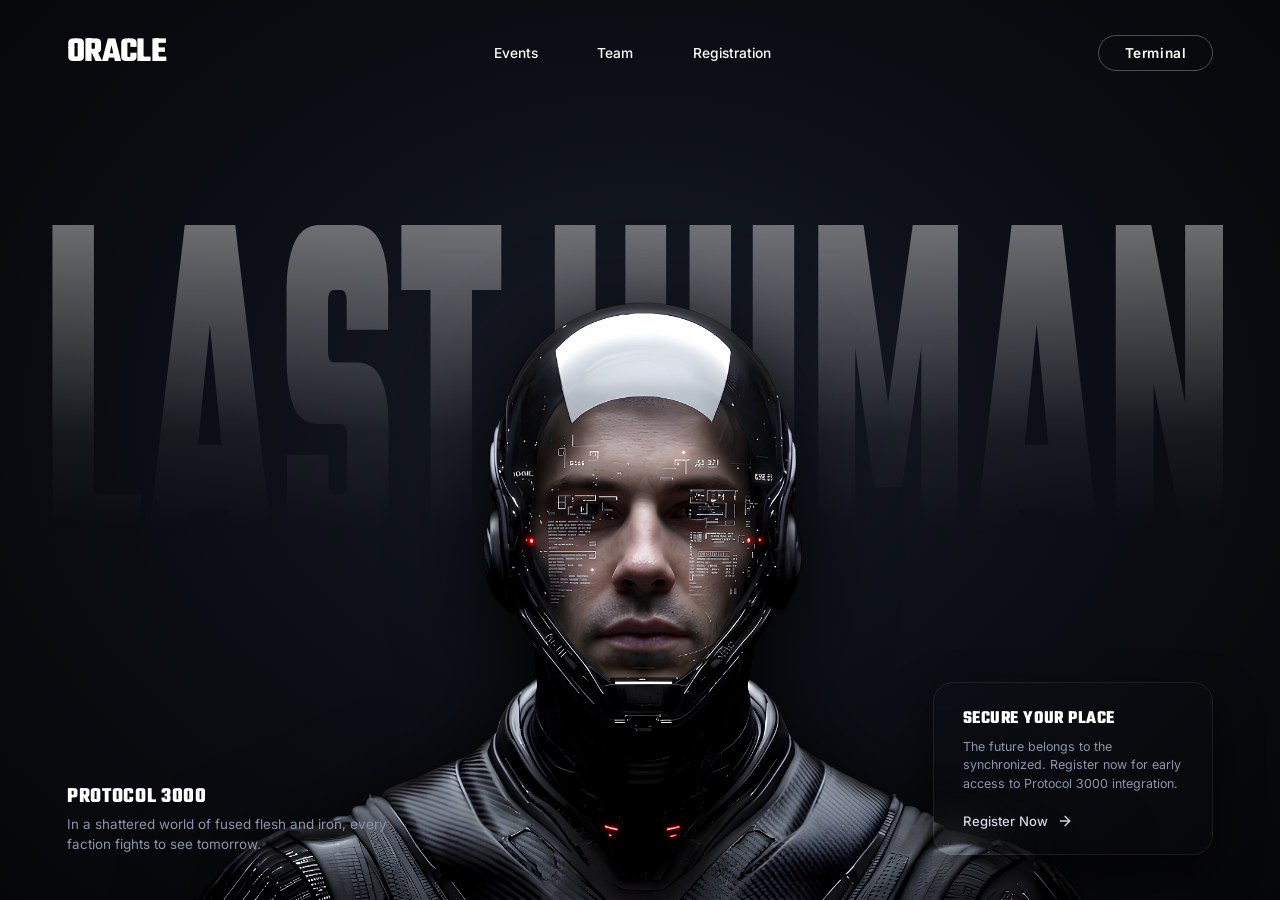
==== commit 431af71f: "Add events page and categorize events" ====
--- a/index.html
+++ b/index.html
@@ -42,7 +42,7 @@
       <div class="gooey-nav-container" id="gooeyNav">
         <nav class="nav-menu">
           <ul>
-            <li><a href="#events" class="nav-item">Events</a></li>
+            <li><a href="events.html" class="nav-item">Events</a></li>
             <li><a href="#team" class="nav-item">Team</a></li>
             <li><a href="registration.html" class="nav-item">Registration</a></li>
           </ul>
--- a/css/style.css
+++ b/css/style.css
@@ -164,10 +164,10 @@
 }
 
 .pill-btn:hover {
-  background: #ffffff;
-  color: #000000;
+  background: rgba(255, 255, 255, 0.1);
+  color: #ffffff;
   border-color: #ffffff;
-  box-shadow: 0 0 20px rgba(255, 255, 255, 0.35);
+  box-shadow: 0 0 15px rgba(255, 255, 255, 0.3);
   transform: translateY(-1px);
 }
 
